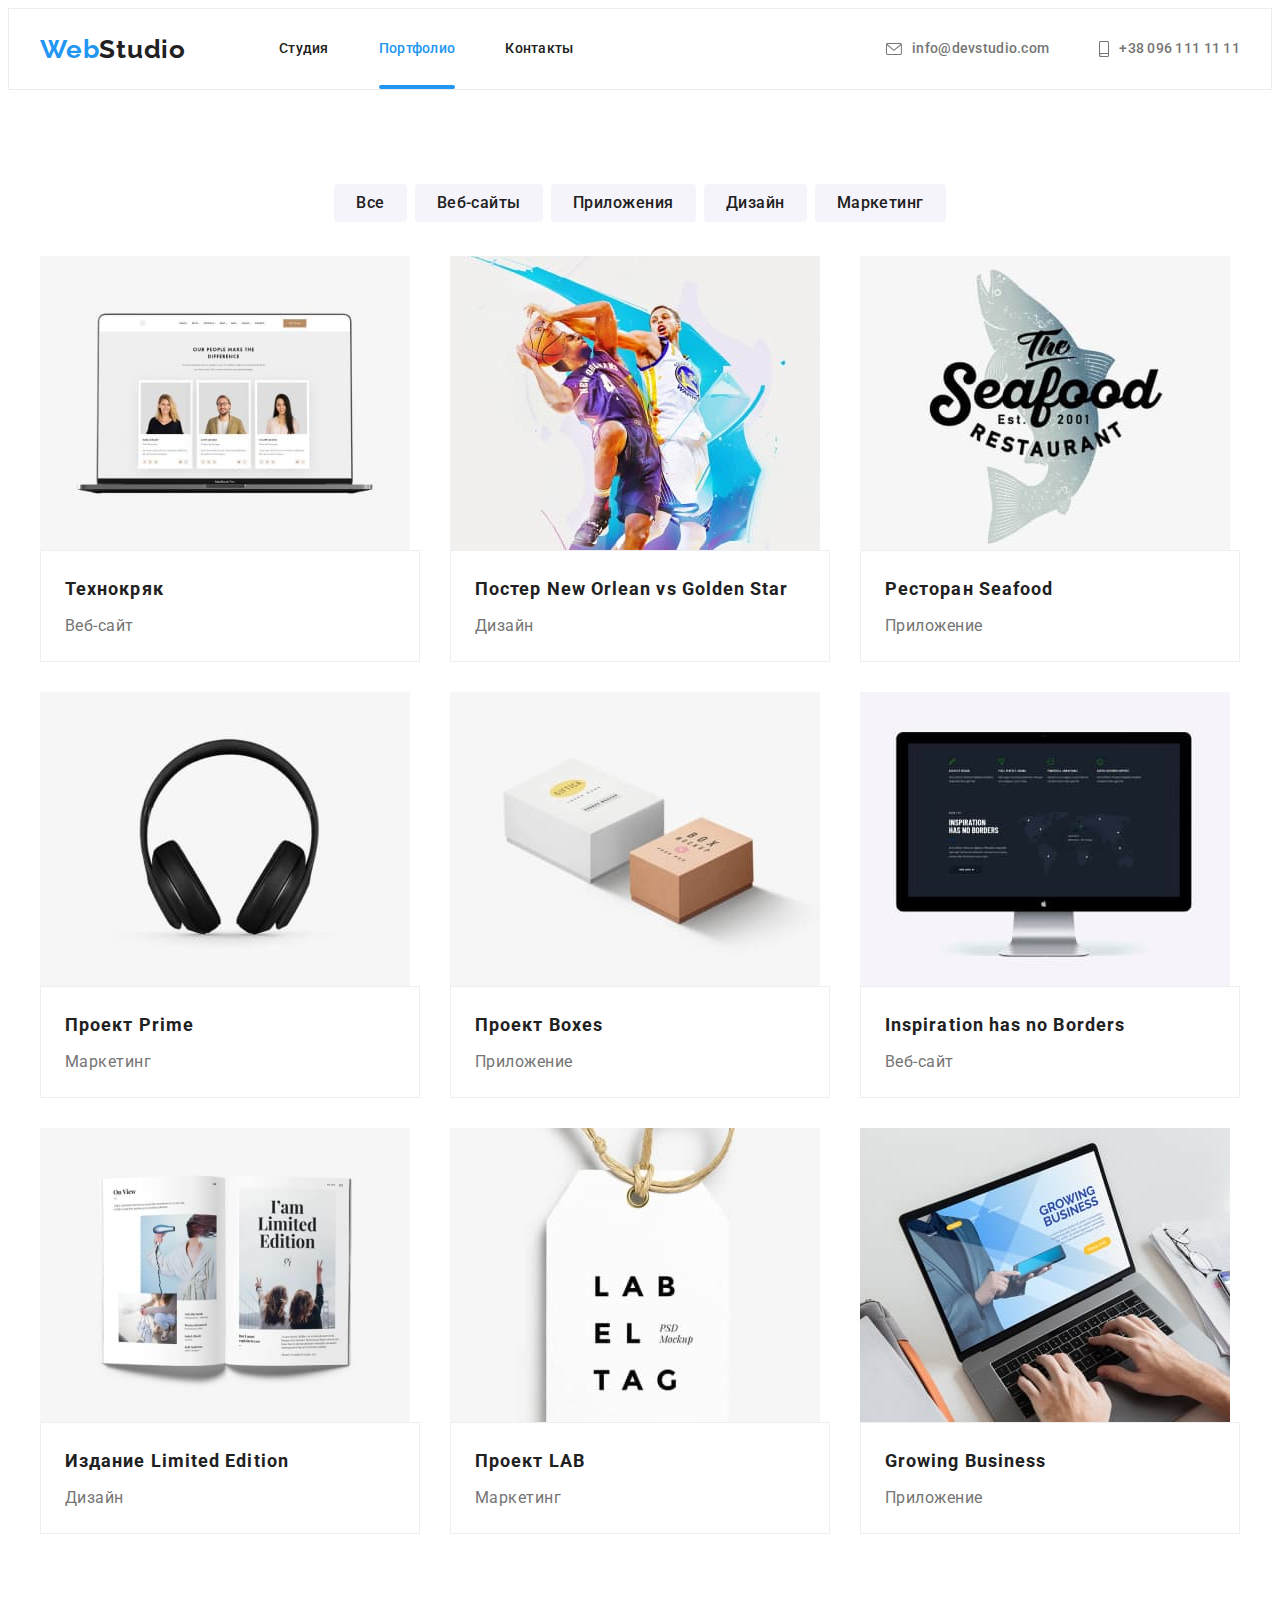
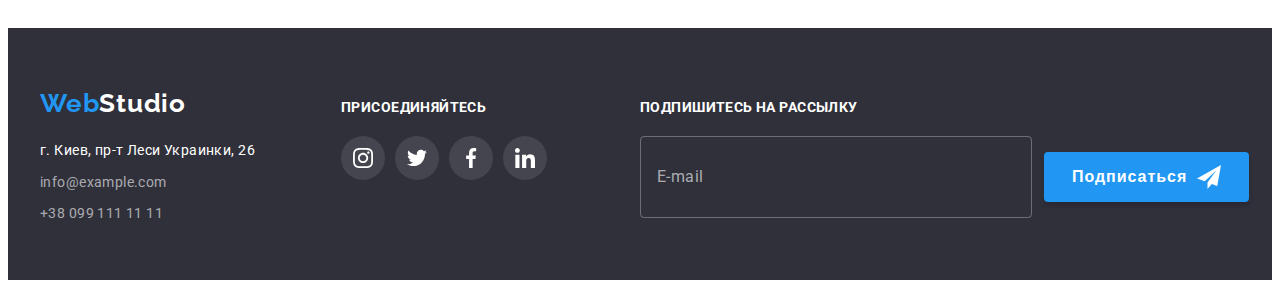
==== portfolio.html @ abd1dc95 "Переносит структуру из шестого домашнего задания" ====
<!DOCTYPE html>
<html lang="ru">
<head>
    <meta charset="UTF-8">
    <meta http-equiv="X-UA-Compatible" content="IE=edge">
    <meta name="viewport" content="width=device-width, initial-scale=1.0">
    <title>Портфолио</title>
    <link rel="preconnect" href="https://fonts.gstatic.com">
    <link href="https://fonts.googleapis.com/css2?family=Raleway:wght@700&family=Roboto:wght@400;500;700;900&display=swap"
        rel="stylesheet">
    <link rel="stylesheet" href="https://cdnjs.cloudflare.com/ajax/libs/modern-normalize/1.0.0/modern-normalize.css"
        integrity="sha512-Zx6MlUMKSVJoQ+83OwhdILe8cSEsCzfqThJd7J/VA2UrK6Ctj85p+xzqfyuNXE5B1k25uUdmJ2OzItbBy9GHAQ=="
        crossorigin="anonymous" />
    <link rel="stylesheet" href="./css/styles.css">
</head>
<body>
    <!--Header-->
    <header class="header">
        <div class="container">
        <nav class="header-nav">
            <a class="logo link" href="./index.html" lang="en">Web<span class="header-logo">Studio</span></a>
            <ul class="nav-list list">
                <li class="nav-item">
                    <a class="nav-link link" href="./index.html">Студия</a>
                </li>
                <li class="nav-item">
                    <a class="nav-link current link" href="">Портфолио</a>
                </li>
                <li class="nav-item">
                    <a class="nav-link link" href="">Контакты</a>
                </li>
            </ul>
        </nav>
        <ul class="contacts-list list">
            <li class="contacts-item">
                <a class="header-mail-link link" href="mailto:info@devstudio.com">
                    <svg class="icon-mail" width="16" height="12">
                        <use href="./images/icons.svg#icon-envelope"></use>
                    </svg>
                    info@devstudio.com
                </a>
            </li>
            <li class="contacts-item">
                <a class="header-tel-link link" href="tel:+380961111111">
                    <svg class="icon-tel" width="10" height="16">
                        <use href="./images/icons.svg#icon-smartphone"></use>
                    </svg>
                    +38 096 111 11 11
                </a>
            </li>
        </ul>
        </div>
    </header>
    <main>
        <!--Hero-section-->
        <section class="hero-section section">
            <div class="container">
            <h1 class="visually-hidden">Портфолио</h1>
            <ul class="buttons-list list">
                <li class="buttons-list-item">
                    <button class="modal-button" type="button">Все</button>
                </li>
                <li class="buttons-list-item">
                    <button class="modal-button" type="button">Веб-сайты</button>
                </li>
                <li class="buttons-list-item">
                    <button class="modal-button" type="button">Приложения</button>
                </li>
                <li class="buttons-list-item">
                    <button class="modal-button" type="button">Дизайн</button>
                </li>
                <li class="buttons-list-item">
                    <button class="modal-button" type="button">Маркетинг</button>
                </li>
            </ul>
            <h2 class="visually-hidden">Наши работы</h2>
            <ul class="portfolio-list list">
                <li class="portfolio-item">
                    <a class="portfolio-item-link link" href="">
                        <div class="portfolio-img-wrapper">
                        <img class="portfolio-item-img" src="./images/portfolio/portfolio-1.jpg" alt="Сайт компании" width="370" height="294">
                        <p class="portfolio-img-overlay">Технокряк это современная площадка распространения коронавируса. Компании используют эту платформу для цифрового
                        шпионажа и атак на защищённые сервера конкурентов.</p>
                        </div>
                        <div class="portfolio-item-content-wrapper"> 
                        <h3 class="portfolio-item-title">Технокряк</h3>
                        <p class="portfolio-item-text">Веб-сайт</p>
                        </div>
                    </a>
                </li>
                <li class="portfolio-item">
                    <a class="portfolio-item-link link" href="">
                        <div class="portfolio-img-wrapper">
                        <img class="portfolio-item-img" src="./images/portfolio/portfolio-2.jpg" alt="Баскетбольный матч" width="370" height="294">
                        <p class="portfolio-img-overlay">Технокряк это современная площадка распространения коронавируса. Компании используют эту платформу для цифрового
                        шпионажа и атак на защищённые сервера конкурентов.</p>
                        </div>
                        <div class="portfolio-item-content-wrapper">
                        <h3 class="portfolio-item-title">Постер <span lang="en">New Orlean vs Golden Star</span></h3>
                        <p class="portfolio-item-text">Дизайн</p>
                        </div>
                    </a>
                </li>
                <li class="portfolio-item">
                    <a class="portfolio-item-link link" href="">
                        <div class="portfolio-img-wrapper">
                        <img class="portfolio-item-img" src="./images/portfolio/portfolio-3.jpg" alt="Логотип ресторана" width="370" height="294">
                        <p class="portfolio-img-overlay">Технокряк это современная площадка распространения коронавируса. Компании используют эту платформу для цифрового
                        шпионажа и атак на защищённые сервера конкурентов.</p>
                        </div>
                        <div class="portfolio-item-content-wrapper">
                        <h3 class="portfolio-item-title">Ресторан <span lang="en">Seafood</span></h3>
                        <p class="portfolio-item-text">Приложение</p>
                        </div>
                    </a>
                </li>
                <li class="portfolio-item">
                    <a class="portfolio-item-link link" href="">
                        <div class="portfolio-img-wrapper">
                        <img class="portfolio-item-img" src="./images/portfolio/portfolio-4.jpg" alt="Черные наушники" width="370" height="294">
                        <p class="portfolio-img-overlay">Технокряк это современная площадка распространения коронавируса. Компании используют эту платформу для цифрового
                        шпионажа и атак на защищённые сервера конкурентов.</p>
                        </div>
                        <div class="portfolio-item-content-wrapper">
                        <h3 class="portfolio-item-title">Проект <span lang="en">Prime</span></h3>
                        <p class="portfolio-item-text">Маркетинг</p>
                        </div>
                    </a>
                </li>
                <li class="portfolio-item">
                    <a class="portfolio-item-link link" href="">
                        <div class="portfolio-img-wrapper">
                        <img class="portfolio-item-img" src="./images/portfolio/portfolio-5.jpg" alt="Композиция из коробок" width="370" height="294">
                        <p class="portfolio-img-overlay">Технокряк это современная площадка распространения коронавируса. Компании используют эту платформу для цифрового
                        шпионажа и атак на защищённые сервера конкурентов.</p>
                        </div>
                        <div class="portfolio-item-content-wrapper">
                        <h3 class="portfolio-item-title">Проект <span lang="en">Boxes</span></h3>
                        <p class="portfolio-item-text">Приложение</p>
                        </div>
                    </a>
                </li>
                <li class="portfolio-item">
                    <a class="portfolio-item-link link" href="">
                        <div class="portfolio-img-wrapper">
                        <img class="portfolio-item-img" src="./images/portfolio/portfolio-6.jpg" alt="Сайт компании" width="370" height="294">
                        <p class="portfolio-img-overlay">Технокряк это современная площадка распространения коронавируса. Компании используют эту платформу для цифрового
                        шпионажа и атак на защищённые сервера конкурентов.</p>
                        </div>
                        <div class="portfolio-item-content-wrapper">
                        <h3 class="portfolio-item-title" lang="en">Inspiration has no Borders</h3>
                        <p class="portfolio-item-text">Веб-сайт</p>
                        </div>
                    </a>
                </li>
                <li class="portfolio-item">
                    <a class="portfolio-item-link link" href="">
                        <div class="portfolio-img-wrapper">
                        <img class="portfolio-item-img" src="./images/portfolio/portfolio-7.jpg" alt="Разворот журнала" width="370" height="294">
                        <p class="portfolio-img-overlay">Технокряк это современная площадка распространения коронавируса. Компании используют эту платформу для цифрового
                        шпионажа и атак на защищённые сервера конкурентов.</p>
                        </div>
                        <div class="portfolio-item-content-wrapper">
                        <h3 class="portfolio-item-title">Издание <span lang="en">Limited Edition</span></h3>
                        <p class="portfolio-item-text">Дизайн</p>
                        </div>
                    </a>
                </li>
                <li class="portfolio-item">
                    <a class="portfolio-item-link link" href="">
                        <div class="portfolio-img-wrapper">
                        <img class="portfolio-item-img" src="./images/portfolio/portfolio-8.jpg" alt="Логотип на брелоке" width="370" height="294">
                        <p class="portfolio-img-overlay">Технокряк это современная площадка распространения коронавируса. Компании используют эту платформу для цифрового
                        шпионажа и атак на защищённые сервера конкурентов.</p>
                        </div>
                        <div class="portfolio-item-content-wrapper">
                        <h3 class="portfolio-item-title">Проект <span lang="en">LAB</span></h3>
                        <p class="portfolio-item-text">Маркетинг</p>
                        </div>
                    </a>
                </li>
                <li class="portfolio-item">
                    <a class="portfolio-item-link link" href="">
                        <div class="portfolio-img-wrapper">
                        <img class="portfolio-item-img" src="./images/portfolio/portfolio-9.jpg" alt="Сайт компании" width="370" height="294">
                        <p class="portfolio-img-overlay">Технокряк это современная площадка распространения коронавируса. Компании используют эту платформу для цифрового
                        шпионажа и атак на защищённые сервера конкурентов.</p>
                        </div>
                        <div class="portfolio-item-content-wrapper">
                        <h3 class="portfolio-item-title" lang="en">Growing Business</h3>
                        <p class="portfolio-item-text">Приложение</p>
                        </div>
                    </a>
                </li>
            </ul>
        </div>
        </section>
    </main>
    <!--Footer-->
    <footer class="footer">
    <div class="container">
        <div class="left-part-wrapper">
            <a class="logo footer link" href="./index.html" lang="en">Web<span class="footer-logo">Studio</span></a>
            <address class="address">
                <ul class="adress-list list">
                    <li class="address-list-item">
                        <a class="address-link link" href="https://goo.gl/maps/d4UNZwpNDJUdA4jH6" target="_blank"
                            rel="noopener noreferrer">г. Киев, пр-т Леси Украинки, 26</a>
                    </li>
                    <li class="address-list-item">
                        <a class="footer-mail-link link" href="mailto:info@example.com">info@example.com</a>
                    </li>
                    <li class="address-list-item">
                        <a class="footer-tel-link link" href="tel:+380991111111">+38 099 111 11 11</a>
                    </li>
                </ul>
            </address>
        </div>
        <div class="middle-part-wrapper">   
            <b class="join-us">присоединяйтесь</b>
            <ul class="social-links-list list">
                <li class="footer-social-links-item">
                    <a class="social-link" href="">
                        <svg class="social-link-icon" width="20" height="20">
                            <use href="./images/icons.svg#icon-instagram-2"></use>
                        </svg>
                    </a>
                </li>
                <li class="footer-social-links-item">
                    <a class="social-link" href="">
                        <svg class="social-link-icon" width="20" height="20">
                            <use href="./images/icons.svg#icon-twitter-1"></use>
                        </svg>
                    </a>
                </li>
                <li class="footer-social-links-item">
                    <a class="social-link" href="">
                        <svg class="social-link-icon" width="20" height="20">
                            <use href="./images/icons.svg#icon-facebook-1"></use>
                        </svg>
                    </a>
                </li>
                <li class="footer-social-links-item">
                    <a class="social-link" href="">
                        <svg class="social-link-icon" width="20" height="20">
                            <use href="./images/icons.svg#icon-linkedin-1"></use>
                        </svg>
                    </a>
                </li>
            </ul>
        </div>
        <div class="right-part-wrapper">
            <b class="subscribe">подпишитесь на рассылку</b>
            <form class="form" autocomplete="off">
                <input type="email" name="email" class="form-input" placeholder="E-mail" required>
                <button type="submit" class="subscribe-btn">
                    <span class="subscribe-btn-text">Подписаться</span>
                    <svg class="subscribe-icon" width="24" height="24">
                        <use href="./images/icons.svg#icon-send"></use>
                    </svg>
                </button>
            </form>
        </div>
    </div>
</footer>
</body>
</html>
---- css/styles.css ----
:root {
  --primary-font: 'Roboto', sans-serif;
  --secondary-font: 'Raleway', sans-serif;
  --primary-font-color: #212121;
  --secondary-font-color: #757575;
  --extra-font-color: #ffffff;
  --primary-bgc: #ffffff;
  --hero-bgc: #2f303a;
  --footer-bgc: #2f303a;
  --extra-bgc: #f5f4fa;
  --accent-color: #2196f3;
}

h1,
h2,
h3,
h4,
h5,
h6,
p {
  margin: 0;
}
ul {
  margin: 0;
  padding: 0;
}
img {
  display: block;
}
.list {
  list-style: none;
}
.link {
  text-decoration: none;
}
.address {
  font-style: normal;
}
.visually-hidden {
  position: absolute !important;
  clip: rect(1px 1px 1px 1px); /* IE6, IE7 */
  clip: rect(1px, 1px, 1px, 1px);
  padding: 0 !important;
  border: 0 !important;
  height: 1px !important;
  width: 1px !important;
  overflow: hidden;
}
body {
  background-color: var(--primary-bgc);
  font-family: var(--primary-font);
  color: var(--primary-font-color);
}
.container {
  width: 1200px;
  padding-left: 15px;
  padding-right: 15px;
  margin: 0 auto;
}
.section {
  padding-top: 94px;
  padding-bottom: 94px;
}

/* header-styles */

.header .container {
  display: flex;
  align-items: center;
}
.header {
  display: flex;
  align-items: center;

  background-color: var(--primary-bgc);
  border: 1px solid #ececec;
}
.header-nav {
  display: flex;
  align-items: center;
}
.logo {
  margin-right: 93px;

  font-family: var(--secondary-font);
  font-weight: 700;
  font-size: 26px;
  line-height: 1.19;
  letter-spacing: 0.03em;
  color: var(--accent-color);
}
.animate__pulse {
  animation-duration: 1000ms;
  animation-iteration-count: 2;
}
.header-logo {
  color: var(--primary-font-color);
}
.nav-list {
  display: flex;
}
.nav-item:not(:last-child) {
  margin-right: 50px;
}
.nav-link {
  display: block;
  padding-top: 32px;
  padding-bottom: 32px;
  font-weight: 500;
  font-size: 14px;
  line-height: 1.14;
  letter-spacing: 0.02em;
  color: var(--primary-font-color);

  transition: color 250ms cubic-bezier(0.4, 0, 0.2, 1);
}
.nav-link:hover,
.nav-link:focus {
  color: var(--accent-color);
}
.nav-link.current {
  position: relative;
  color: var(--accent-color);
}
.nav-link.current::after {
  position: absolute;
  left: 0;
  bottom: 0;
  content: '';
  display: block;
  width: 100%;
  height: 4px;
  border-radius: 2px;
  background-color: var(--accent-color);
}
.contacts-list {
  display: flex;
  margin-left: auto;
}
.contacts-item .link {
  display: flex;
  align-items: center;
}
.contacts-item + .contacts-item {
  margin-left: 50px;
}
.icon-mail {
  fill: currentColor;
  margin-right: 10px;
}
.icon-tel {
  fill: currentColor;
  margin-right: 10px;
}
.header-mail-link {
  padding-top: 32px;
  padding-bottom: 32px;
  font-weight: 500;
  font-size: 14px;
  line-height: 1.14;
  letter-spacing: 0.02em;
  color: var(--secondary-font-color);

  transition: color 250ms cubic-bezier(0.4, 0, 0.2, 1);
}
.header-mail-link:hover,
.header-mail-link:focus {
  color: var(--accent-color);
}

.header-tel-link {
  padding-top: 32px;
  padding-bottom: 32px;
  font-weight: 500;
  font-size: 14px;
  line-height: 1.14;
  letter-spacing: 0.02em;
  color: var(--secondary-font-color);

  transition: color 250ms cubic-bezier(0.4, 0, 0.2, 1);
}
.header-tel-link:hover,
.header-tel-link:focus {
  color: var(--accent-color);
}

/* studio-sections-styles */

.hero {
  text-align: center;
  max-width: 1600px;
  background-image: linear-gradient(
      rgba(47, 48, 58, 0.4),
      rgba(47, 48, 58, 0.4)
    ),
    url(../images/hero-bg-mg.jpg);
  background-size: cover;
  background-repeat: no-repeat;
  background-color: var(--hero-bgc);
}
.hero .container {
  padding: 200px 252px;
}
.hero-title {
  margin-bottom: 30px;
  font-weight: 900;
  font-size: 44px;
  line-height: 1.36;
  letter-spacing: 0.06em;
  text-transform: uppercase;
  color: var(--extra-font-color);
}
.hero-modal-btn {
  min-width: 200px;
  padding: 10px 32px;
  border: none;
  border-radius: 4px;

  font-family: inherit;
  font-weight: 700;
  font-size: 16px;
  line-height: 1.87;
  letter-spacing: 0.06em;
  color: var(--extra-font-color);
  background-color: var(--accent-color);
  cursor: pointer;

  transition: background-color 250ms cubic-bezier(0.4, 0, 0.2, 1);
}
.hero-modal-btn:hover,
.hero-modal-btn:focus {
  background-color: #188ce8;
}
.about-us.section {
  padding-bottom: 47px;
}
.about-wrapper {
  display: flex;
  justify-content: center;
  align-items: center;
  width: 270px;
  height: 120px;
  margin-bottom: 30px;

  background-color: #f5f4fa;
  border-radius: 4px;
}
.about-us-list {
  display: flex;
  flex-wrap: wrap;
}
.about-item {
  flex-basis: calc(100% / 4 - 30px);
}
.about-item + .about-item {
  margin-left: 30px;
}
.about-title {
  margin-bottom: 10px;

  font-size: 14px;
  line-height: 1.14;
  letter-spacing: 0.03em;
  text-transform: uppercase;
  color: var(--primary-font-color);
}
.about-text {
  font-size: 14px;
  line-height: 1.71;
  letter-spacing: 0.03em;
  color: var(--secondary-font-color);
}
.our-occupation.section {
  padding-top: 47px;
}
.occupation-list {
  display: flex;
}
.occupation-item {
  position: relative;
}
.occupation-img-overlay {
  position: absolute;
  left: 0;
  bottom: 0;
  padding-top: 27px;
  padding-bottom: 27px;
  width: 100%;
  background-color: rgba(47, 48, 58, 0.8);

  font-weight: 700;
  font-size: 14px;
  line-height: 1.14;
  text-align: center;
  letter-spacing: 0.03em;
  text-transform: uppercase;
  color: var(--extra-font-color);
}
.occupation-item:not(:last-child) {
  margin-right: 30px;
}
.occupation-title {
  margin-bottom: 50px;
  font-size: 36px;
  line-height: 1.17;
  text-align: center;
  letter-spacing: 0.03em;
  color: var(--primary-font-color);
}
.our-team {
  background-color: var(--extra-bgc);
}
.team-title {
  margin-bottom: 50px;
  font-size: 36px;
  line-height: 1.17;
  text-align: center;
  letter-spacing: 0.03em;
  color: var(--primary-font-color);
}
.team-list {
  display: flex;
  margin-top: -30px;
  margin-left: -30px;
}
.team-item {
  flex-basis: calc(100% / 4 - 30px);
  margin-top: 30px;
  margin-left: 30px;
  background-color: var(--primary-bgc);
}
.team-item-wrapper {
  padding: 30px 32px;
  box-shadow: 0px 1px 3px rgba(0, 0, 0, 0.12), 0px 1px 1px rgba(0, 0, 0, 0.14),
    0px 2px 1px rgba(0, 0, 0, 0.2);
  border-radius: 0px 0px 4px 4px;
}
.team-item-title {
  margin-bottom: 10px;
  font-weight: 500;
  font-size: 16px;
  line-height: 1.19;
  text-align: center;
  letter-spacing: 0.03em;
  color: var(--primary-font-color);
}
.team-item-text {
  margin-bottom: 16px;
  font-size: 16px;
  line-height: 1.19;
  text-align: center;
  letter-spacing: 0.03em;
  color: var(--secondary-font-color);
}
.social-links-list {
  display: flex;
  justify-content: space-between;
  align-items: center;
}
.social-link {
  display: flex;
  justify-content: center;
  align-items: center;
  width: 44px;
  height: 44px;
  border-radius: 50%;
  background-color: var(--primary-bgc);

  transition: background-color 250ms cubic-bezier(0.4, 0, 0.2, 1);
}
.social-link-icon {
  fill: #afb1b8;

  transition: fill 250ms cubic-bezier(0.4, 0, 0.2, 1);
}
.social-link:hover,
.social-link:focus {
  background-color: var(--accent-color);
}
.social-link:hover .social-link-icon,
.social-link:focus .social-link-icon {
  fill: var(--primary-bgc);
}
.clients-title {
  margin-bottom: 50px;
  font-size: 36px;
  line-height: 1.17;
  text-align: center;
  letter-spacing: 0.03em;
  color: var(--primary-font-color);
}
.clients-list {
  display: flex;
  align-items: center;
  justify-content: space-between;
}
.clients-list-link {
  display: flex;
  justify-content: center;
  align-items: center;
  width: 170px;
  height: 90px;
  border: 1px solid #afb1b8;
  border-radius: 4px;

  transition: border 250ms cubic-bezier(0.4, 0, 0.2, 1);
}
.clients-list-icon {
  fill: #afb1b8;
  transition: fill 250ms cubic-bezier(0.4, 0, 0.2, 1);
}
.clients-list-link:hover,
.clients-list-link:focus {
  border: 1px solid #2196f3;
}
.clients-list-link:hover .clients-list-icon,
.clients-list-link:focus .clients-list-icon {
  fill: var(--accent-color);
}
/* portfolio-sections-styles */

.buttons-list {
  display: flex;
  justify-content: center;
  margin-bottom: 34px;
}
.buttons-list-item + .buttons-list-item {
  margin-left: 8px;
}
.modal-button {
  padding: 6px 22px;
  border: none;
  border-radius: 4px;

  font-family: inherit;
  font-weight: 500;
  font-size: 16px;
  line-height: 1.62;
  text-align: center;
  letter-spacing: 0.03em;
  color: var(--primary-font-color);
  background-color: #f5f4fa;
  cursor: pointer;

  transition: color 250ms cubic-bezier(0.4, 0, 0.2, 1),
    background-color 250ms cubic-bezier(0.4, 0, 0.2, 1),
    box-shadow 250ms cubic-bezier(0.4, 0, 0.2, 1);
}
.modal-button:hover,
.modal-button:focus {
  color: var(--extra-font-color);
  background-color: var(--accent-color);
  box-shadow: 0px 3px 1px rgba(0, 0, 0, 0.1), 0px 1px 2px rgba(0, 0, 0, 0.08),
    0px 2px 2px rgba(0, 0, 0, 0.12);
}
.portfolio-list {
  display: flex;
  flex-wrap: wrap;
  margin-top: -30px;
  margin-left: -30px;
}
.portfolio-item {
  flex-basis: calc(100% / 3 - 30px);
  margin-top: 30px;
  margin-left: 30px;
}
.portfolio-item-link {
  display: block;
  transition: box-shadow 250ms cubic-bezier(0.4, 0, 0.2, 1);
}
.portfolio-item-link:hover {
  box-shadow: 0px 1px 1px rgba(0, 0, 0, 0.12), 0px 4px 4px rgba(0, 0, 0, 0.06),
    1px 4px 6px rgba(0, 0, 0, 0.16);
}
.portfolio-img-wrapper {
  position: relative;
  overflow: hidden;
}
.portfolio-img-overlay {
  position: absolute;
  top: 0;
  left: 0;
  height: 100%;
  padding: 63px 24px;
  background-color: rgba(33, 150, 243, 0.9);
  /* overflow: scroll; */
  transform: translateY(100%);

  font-size: 18px;
  line-height: 1.56;
  letter-spacing: 0.03em;
  color: var(--extra-font-color);

  transition: transform 250ms cubic-bezier(0.4, 0, 0.2, 1);
}
.portfolio-item-link:hover .portfolio-img-overlay,
.portfolio-item-link:focus .portfolio-img-overlay {
  transform: translateY(0%);
}
.portfolio-item-content-wrapper {
  padding-top: 20px;
  padding-left: 24px;
  padding-bottom: 20px;
  border: 1px solid #eeeeee;
}
.portfolio-item-title {
  margin-bottom: 4px;
  font-style: normal;
  font-size: 18px;
  line-height: 2;
  letter-spacing: 0.06em;
  color: var(--primary-font-color);
}
.portfolio-item-text {
  font-size: 16px;
  line-height: 1.87;
  letter-spacing: 0.03em;
  color: var(--secondary-font-color);
}

/* footer-styles */

.footer {
  background-color: var(--footer-bgc);
}
.footer .container {
  display: flex;
  align-items: baseline;
}
.left-part-wrapper {
  height: 132px;
  min-width: 231px;
  margin-top: 60px;
  margin-bottom: 60px;
}
.middle-part-wrapper {
  height: 80px;
  min-width: 206px;
  margin-left: 70px;
}
.join-us {
  display: block;
  margin-bottom: 20px;

  font-size: 14px;
  line-height: 1.14;
  letter-spacing: 0.03em;
  text-transform: uppercase;
  color: var(--extra-font-color);
}
.footer-social-links-item .social-link {
  background-color: rgba(255, 255, 255, 0.1);

  transition: background-color 250ms cubic-bezier(0.4, 0, 0.2, 1);
}
.footer-social-links-item .social-link:hover,
.footer-social-links-item .social-link:focus {
  background-color: var(--accent-color);
}
.footer-social-links-item .social-link-icon {
  fill: var(--primary-bgc);
}
.footer-logo {
  color: var(--extra-font-color);
}
.logo.footer {
  display: block;
  margin-right: 0px;
  margin-bottom: 20px;
}
.address-list-item + .address-list-item {
  margin-top: 8px;
}
.address-link {
  display: inline-block;
  font-size: 14px;
  line-height: 1.71;
  letter-spacing: 0.03em;
  color: var(--extra-font-color);
}
.footer-mail-link {
  display: inline-block;
  font-size: 14px;
  line-height: 1.71;
  letter-spacing: 0.03em;
  color: rgba(255, 255, 255, 0.6);

  transition: color 250ms cubic-bezier(0.4, 0, 0.2, 1);
}
.footer-mail-link:hover,
.footer-mail-link:focus {
  color: var(--accent-color);
}
.footer-tel-link {
  display: block;
  font-size: 14px;
  line-height: 1.71;
  letter-spacing: 0.03em;
  color: rgba(255, 255, 255, 0.6);

  transition: color 250ms cubic-bezier(0.4, 0, 0.2, 1);
}
.footer-tel-link:hover,
.footer-tel-link:focus {
  color: var(--accent-color);
}
.right-part-wrapper {
  margin-left: 93px;
}
.form {
  display: flex;
  align-items: center;
}
.subscribe {
  display: block;
  margin-bottom: 20px;

  font-size: 14px;
  line-height: 1.14;
  letter-spacing: 0.03em;
  text-transform: uppercase;
  color: var(--extra-font-color);
}
.form-input {
  margin-right: 12px;

  width: 358px;
  height: 50px;
  padding: 15px 16px;

  border: 1px solid rgba(255, 255, 255, 0.3);
  border-radius: 4px;
  background-color: transparent;

  font-family: inherit;
  font-size: 16px;
  line-height: 1.25;
  letter-spacing: 0.03em;
}
.form-input::placeholder {
  color: rgba(255, 255, 255, 0.6);
}
.form-input:not(:placeholder-shown),
.form-input:focus {
  outline: none;
  border-color: var(--accent-color);
  color: var(--extra-font-color);
}
.subscribe-btn {
  display: flex;
  align-items: center;
  min-width: 200px;
  padding: 10px 28px;

  background-color: var(--accent-color);
  box-shadow: 0px 4px 4px rgba(0, 0, 0, 0.15);
  border: none;
  border-radius: 4px;
  cursor: pointer;
}
.subscribe-btn-text {
  font-family: inherit;
  font-weight: 700;
  font-size: 16px;
  line-height: 1.87;
  text-align: center;
  letter-spacing: 0.06em;
  color: var(--extra-font-color);
}
.subscribe-icon {
  margin-left: 10px;
  fill: #ffffff;
}
.backdrop {
  position: fixed;
  left: 0;
  top: 0;
  width: 100vw;
  height: 100vh;
  background-color: rgba(0, 0, 0, 0.2);

  transition: transform 250ms cubic-bezier(0.4, 0, 0.2, 1),
    opacity 250ms cubic-bezier(0.4, 0, 0.2, 1),
    visibility 250ms cubic-bezier(0.4, 0, 0.2, 1),
    pointer-events 250ms cubic-bezier(0.4, 0, 0.2, 1);
}
.modal {
  position: absolute;
  top: 50%;
  left: 50%;
  transform: translate(-50%, -50%);
  width: 528px;
  height: 581px;
  padding: 40px;
  background-color: #ffffff;
  border-radius: 4px;
}
.modal-close-btn {
  position: absolute;
  top: 8px;
  right: 8px;
  width: 30px;
  height: 30px;
  padding: 6px 6px 5px 5px;
  background-color: transparent;
  border: 1px solid rgba(0, 0, 0, 0.1);
  border-radius: 50%;
  cursor: pointer;
}
.is-hidden {
  transform: scale(2);
  opacity: 0;
  visibility: hidden;
  pointer-events: none;
}
.modal-call {
  display: block;
  margin-bottom: 12px;

  font-size: 20px;
  line-height: 1.15;
  text-align: center;
  letter-spacing: 0.03em;
  color: var(--primary-font-color);
}
.modal-form {
  display: flex;
  flex-direction: column;
}
.modal-form-field {
  margin-bottom: 10px;

  font-size: 12px;
  line-height: 1.17;
  letter-spacing: 0.01em;
  color: var(--secondary-font-color);
}
.modal-form-input-wrapper {
  position: relative;
  display: block;
  margin-top: 4px;
}
.modal-form-input {
  width: 100%;
  height: 40px;
  border: 1px solid rgba(33, 33, 33, 0.2);
  border-radius: 4px;
  padding-left: 42px;

  transition: border-color 250ms cubic-bezier(0.4, 0, 0.2, 1);
}
.modal-form-icon {
  position: absolute;
  top: 50%;
  left: 12px;
  transform: translateY(-50%);

  transition: fill 250ms cubic-bezier(0.4, 0, 0.2, 1);
}
.modal-form-input:focus {
  outline: none;
  border-color: var(--accent-color);
}
.modal-form-input:focus + .modal-form-icon {
  fill: var(--accent-color);
}
.modal-form-comment {
  width: 100%;
  height: 120px;
  padding: 12px 16px;
  margin-top: 4px;
  border: 1px solid rgba(33, 33, 33, 0.2);
  border-radius: 4px;
  resize: none;

  transition: border-color 250ms cubic-bezier(0.4, 0, 0.2, 1);
}
.modal-form-comment:focus {
  outline: none;
  border-color: var(--accent-color);
}
.modal-form-comment::placeholder {
  color: rgba(117, 117, 117, 0.5);
}
.modal-form-check-desc {
  display: flex;
  align-items: center;

  font-size: 14px;
  line-height: 1.71;
  letter-spacing: 0.03em;
  color: var(--secondary-font-color);
}
.modal-form-check-desc::before {
  display: block;
  content: '';
  width: 16px;
  height: 15px;
  margin-right: 7px;
  background-image: url(../images/checkbox.svg);
  background-color: #ffffff;
  border-radius: 2px;
  cursor: pointer;
}
.user-term-agreement:checked + .modal-form-check-desc::before {
  background: #2196f3;
  background-image: url(../images/icon-checked.svg);
  background-position: center;
  background-repeat: no-repeat;
  background-size: contain;
  border-radius: 2px;
}
.user-term-agreement:focus + .modal-form-check-desc::before {
  box-shadow: 0 0 0 2px greenyellow;
}
.term-link {
  color: var(--accent-color);
  text-decoration: underline;
}
.modal-form-btn {
  min-width: 200px;
  padding: 10px 55px;
  align-self: center;
  margin-top: 30px;

  background-color: var(--accent-color);
  box-shadow: 0px 4px 4px rgba(0, 0, 0, 0.15);
  border: none;
  border-radius: 4px;
  cursor: pointer;

  font-family: inherit;
  font-weight: 700;
  font-size: 16px;
  line-height: 1.87;
  letter-spacing: 0.06em;
  color: var(--extra-font-color);
  transition: background-color 250ms cubic-bezier(0.4, 0, 0.2, 1);
}

.modal-form-btn:hover,
.modal-form-btn:focus {
  background-color: #188ce8;
}
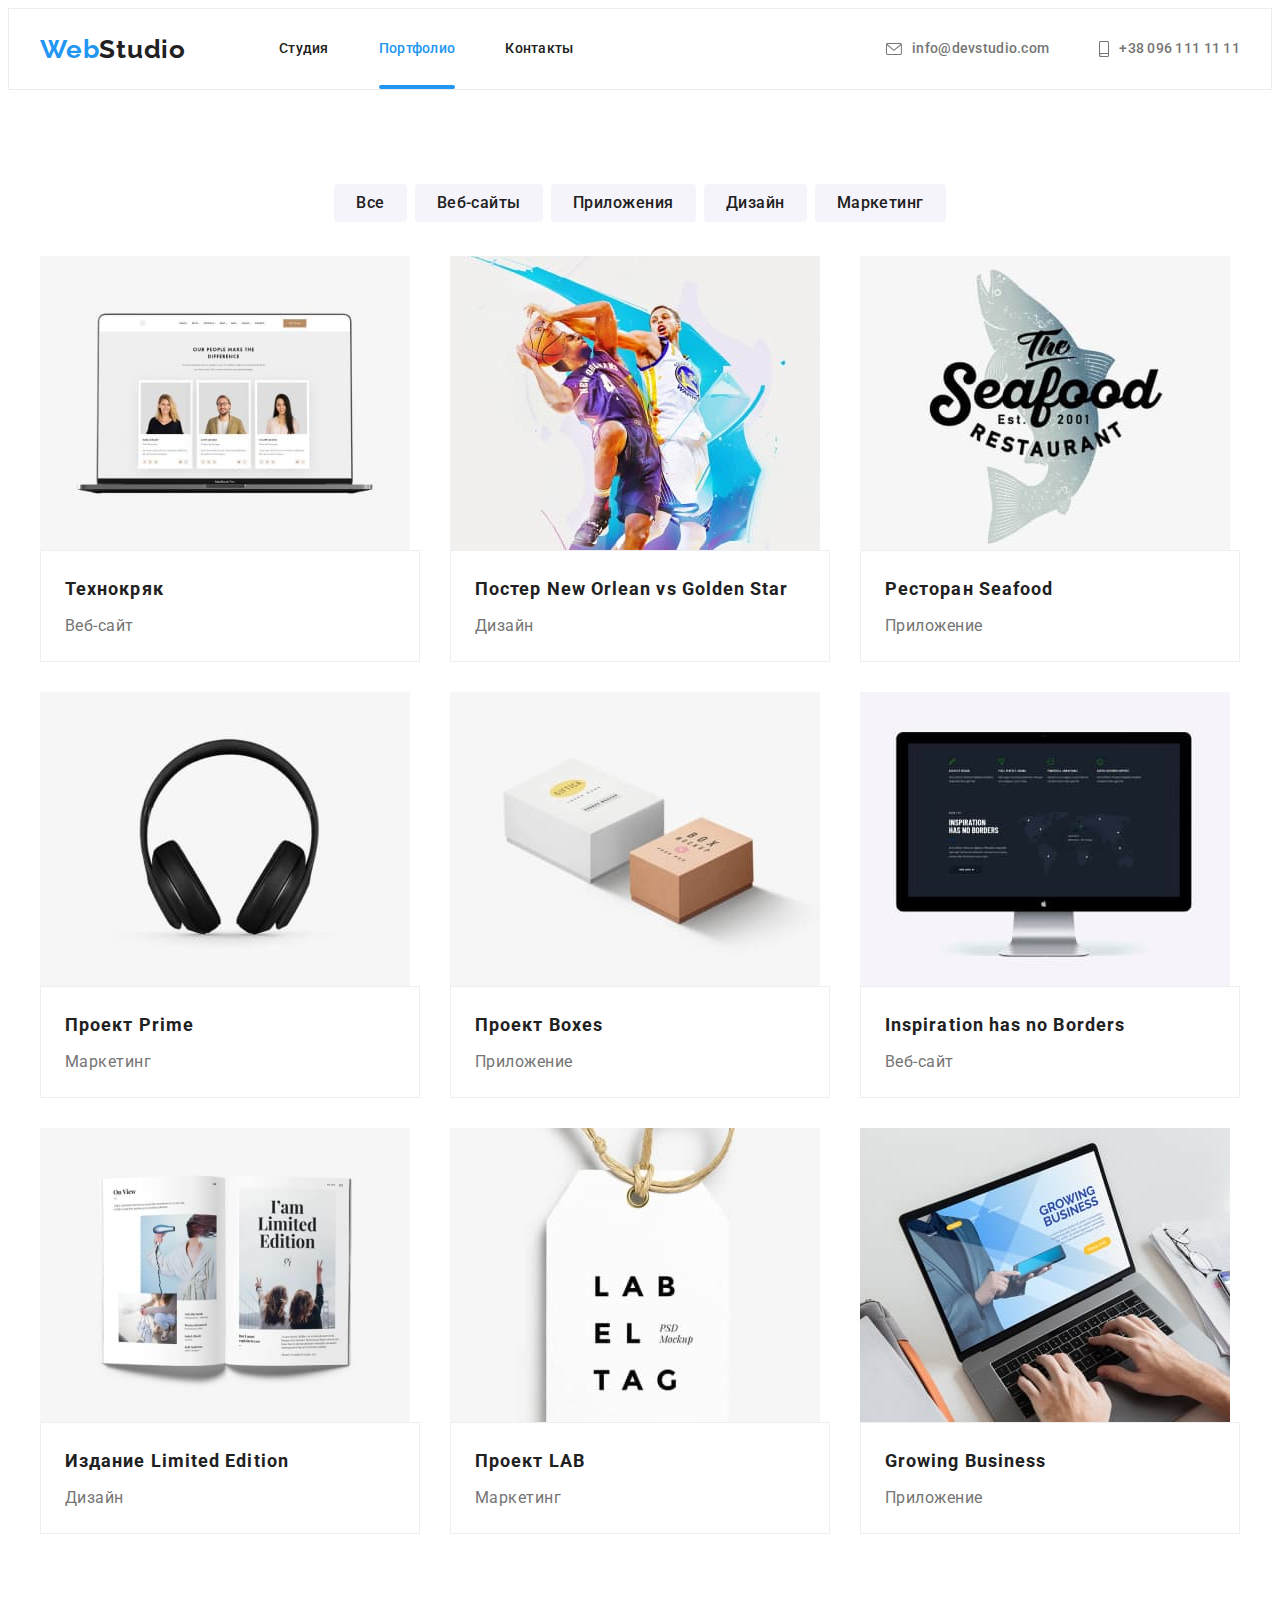
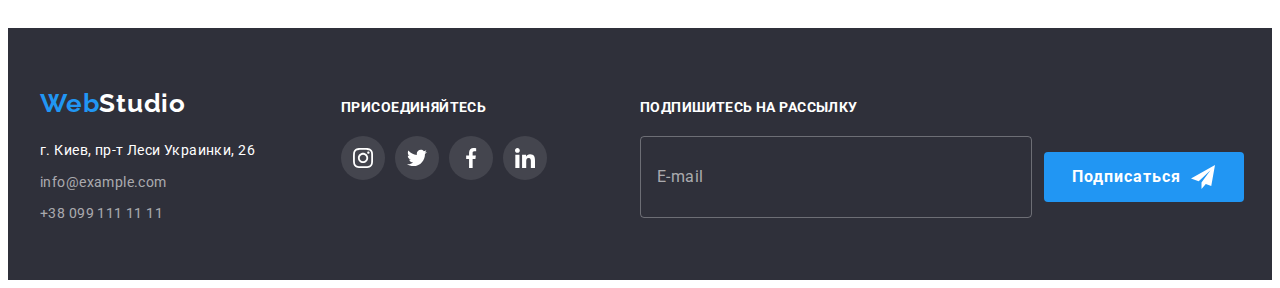
==== commit 7bda87ca: "Выполнен рефакторинг кода CSS используя SASS" ====
--- a/portfolio.html
+++ b/portfolio.html
@@ -11,38 +11,38 @@
     <link rel="stylesheet" href="https://cdnjs.cloudflare.com/ajax/libs/modern-normalize/1.0.0/modern-normalize.css"
         integrity="sha512-Zx6MlUMKSVJoQ+83OwhdILe8cSEsCzfqThJd7J/VA2UrK6Ctj85p+xzqfyuNXE5B1k25uUdmJ2OzItbBy9GHAQ=="
         crossorigin="anonymous" />
-    <link rel="stylesheet" href="./css/styles.css">
+    <link rel="stylesheet" href="./css/main.min.css">
 </head>
 <body>
     <!--Header-->
     <header class="header">
-        <div class="container">
-        <nav class="header-nav">
-            <a class="logo link" href="./index.html" lang="en">Web<span class="header-logo">Studio</span></a>
+        <div class="container header__container">
+        <nav class="navigation">
+            <a class="logo navigation__logo link" href="./index.html" lang="en">Web<span class="logo__part logo__part_light">Studio</span></a>
             <ul class="nav-list list">
-                <li class="nav-item">
-                    <a class="nav-link link" href="./index.html">Студия</a>
-                </li>
-                <li class="nav-item">
-                    <a class="nav-link current link" href="">Портфолио</a>
-                </li>
-                <li class="nav-item">
-                    <a class="nav-link link" href="">Контакты</a>
+                <li class="nav-list__item">
+                    <a class="nav-list__link link" href="./index.html">Студия</a>
+                </li>
+                <li class="nav-list__item">
+                    <a class="nav-list__link nav-list__link_current link" href="">Портфолио</a>
+                </li>
+                <li class="nav-list__item">
+                    <a class="nav-list__link link" href="">Контакты</a>
                 </li>
             </ul>
         </nav>
         <ul class="contacts-list list">
-            <li class="contacts-item">
-                <a class="header-mail-link link" href="mailto:info@devstudio.com">
-                    <svg class="icon-mail" width="16" height="12">
+            <li class="contacts-list__item">
+                <a class="contacts-list__link link" href="mailto:info@devstudio.com">
+                    <svg class="contacts-list__icon-mail" width="16" height="12">
                         <use href="./images/icons.svg#icon-envelope"></use>
                     </svg>
                     info@devstudio.com
                 </a>
             </li>
-            <li class="contacts-item">
-                <a class="header-tel-link link" href="tel:+380961111111">
-                    <svg class="icon-tel" width="10" height="16">
+            <li class="contacts-list__item">
+                <a class="contacts-list__link link" href="tel:+380961111111">
+                    <svg class="contacts-list__icon-tel" width="10" height="16">
                         <use href="./images/icons.svg#icon-smartphone"></use>
                     </svg>
                     +38 096 111 11 11
@@ -57,138 +57,138 @@
             <div class="container">
             <h1 class="visually-hidden">Портфолио</h1>
             <ul class="buttons-list list">
-                <li class="buttons-list-item">
-                    <button class="modal-button" type="button">Все</button>
-                </li>
-                <li class="buttons-list-item">
-                    <button class="modal-button" type="button">Веб-сайты</button>
-                </li>
-                <li class="buttons-list-item">
-                    <button class="modal-button" type="button">Приложения</button>
-                </li>
-                <li class="buttons-list-item">
-                    <button class="modal-button" type="button">Дизайн</button>
-                </li>
-                <li class="buttons-list-item">
-                    <button class="modal-button" type="button">Маркетинг</button>
+                <li class="buttons-list__item">
+                    <button class="buttons-list__modal-btn" type="button">Все</button>
+                </li>
+                <li class="buttons-list__item">
+                    <button class="buttons-list__modal-btn" type="button">Веб-сайты</button>
+                </li>
+                <li class="buttons-list__item">
+                    <button class="buttons-list__modal-btn" type="button">Приложения</button>
+                </li>
+                <li class="buttons-list__item">
+                    <button class="buttons-list__modal-btn" type="button">Дизайн</button>
+                </li>
+                <li class="buttons-list__item">
+                    <button class="buttons-list__modal-btn" type="button">Маркетинг</button>
                 </li>
             </ul>
             <h2 class="visually-hidden">Наши работы</h2>
             <ul class="portfolio-list list">
-                <li class="portfolio-item">
-                    <a class="portfolio-item-link link" href="">
-                        <div class="portfolio-img-wrapper">
-                        <img class="portfolio-item-img" src="./images/portfolio/portfolio-1.jpg" alt="Сайт компании" width="370" height="294">
-                        <p class="portfolio-img-overlay">Технокряк это современная площадка распространения коронавируса. Компании используют эту платформу для цифрового
-                        шпионажа и атак на защищённые сервера конкурентов.</p>
-                        </div>
-                        <div class="portfolio-item-content-wrapper"> 
-                        <h3 class="portfolio-item-title">Технокряк</h3>
-                        <p class="portfolio-item-text">Веб-сайт</p>
-                        </div>
-                    </a>
-                </li>
-                <li class="portfolio-item">
-                    <a class="portfolio-item-link link" href="">
-                        <div class="portfolio-img-wrapper">
-                        <img class="portfolio-item-img" src="./images/portfolio/portfolio-2.jpg" alt="Баскетбольный матч" width="370" height="294">
-                        <p class="portfolio-img-overlay">Технокряк это современная площадка распространения коронавируса. Компании используют эту платформу для цифрового
-                        шпионажа и атак на защищённые сервера конкурентов.</p>
-                        </div>
-                        <div class="portfolio-item-content-wrapper">
-                        <h3 class="portfolio-item-title">Постер <span lang="en">New Orlean vs Golden Star</span></h3>
-                        <p class="portfolio-item-text">Дизайн</p>
-                        </div>
-                    </a>
-                </li>
-                <li class="portfolio-item">
-                    <a class="portfolio-item-link link" href="">
-                        <div class="portfolio-img-wrapper">
-                        <img class="portfolio-item-img" src="./images/portfolio/portfolio-3.jpg" alt="Логотип ресторана" width="370" height="294">
-                        <p class="portfolio-img-overlay">Технокряк это современная площадка распространения коронавируса. Компании используют эту платформу для цифрового
-                        шпионажа и атак на защищённые сервера конкурентов.</p>
-                        </div>
-                        <div class="portfolio-item-content-wrapper">
-                        <h3 class="portfolio-item-title">Ресторан <span lang="en">Seafood</span></h3>
-                        <p class="portfolio-item-text">Приложение</p>
-                        </div>
-                    </a>
-                </li>
-                <li class="portfolio-item">
-                    <a class="portfolio-item-link link" href="">
-                        <div class="portfolio-img-wrapper">
-                        <img class="portfolio-item-img" src="./images/portfolio/portfolio-4.jpg" alt="Черные наушники" width="370" height="294">
-                        <p class="portfolio-img-overlay">Технокряк это современная площадка распространения коронавируса. Компании используют эту платформу для цифрового
-                        шпионажа и атак на защищённые сервера конкурентов.</p>
-                        </div>
-                        <div class="portfolio-item-content-wrapper">
-                        <h3 class="portfolio-item-title">Проект <span lang="en">Prime</span></h3>
-                        <p class="portfolio-item-text">Маркетинг</p>
-                        </div>
-                    </a>
-                </li>
-                <li class="portfolio-item">
-                    <a class="portfolio-item-link link" href="">
-                        <div class="portfolio-img-wrapper">
-                        <img class="portfolio-item-img" src="./images/portfolio/portfolio-5.jpg" alt="Композиция из коробок" width="370" height="294">
-                        <p class="portfolio-img-overlay">Технокряк это современная площадка распространения коронавируса. Компании используют эту платформу для цифрового
-                        шпионажа и атак на защищённые сервера конкурентов.</p>
-                        </div>
-                        <div class="portfolio-item-content-wrapper">
-                        <h3 class="portfolio-item-title">Проект <span lang="en">Boxes</span></h3>
-                        <p class="portfolio-item-text">Приложение</p>
-                        </div>
-                    </a>
-                </li>
-                <li class="portfolio-item">
-                    <a class="portfolio-item-link link" href="">
-                        <div class="portfolio-img-wrapper">
-                        <img class="portfolio-item-img" src="./images/portfolio/portfolio-6.jpg" alt="Сайт компании" width="370" height="294">
-                        <p class="portfolio-img-overlay">Технокряк это современная площадка распространения коронавируса. Компании используют эту платформу для цифрового
-                        шпионажа и атак на защищённые сервера конкурентов.</p>
-                        </div>
-                        <div class="portfolio-item-content-wrapper">
-                        <h3 class="portfolio-item-title" lang="en">Inspiration has no Borders</h3>
-                        <p class="portfolio-item-text">Веб-сайт</p>
-                        </div>
-                    </a>
-                </li>
-                <li class="portfolio-item">
-                    <a class="portfolio-item-link link" href="">
-                        <div class="portfolio-img-wrapper">
-                        <img class="portfolio-item-img" src="./images/portfolio/portfolio-7.jpg" alt="Разворот журнала" width="370" height="294">
-                        <p class="portfolio-img-overlay">Технокряк это современная площадка распространения коронавируса. Компании используют эту платформу для цифрового
-                        шпионажа и атак на защищённые сервера конкурентов.</p>
-                        </div>
-                        <div class="portfolio-item-content-wrapper">
-                        <h3 class="portfolio-item-title">Издание <span lang="en">Limited Edition</span></h3>
-                        <p class="portfolio-item-text">Дизайн</p>
-                        </div>
-                    </a>
-                </li>
-                <li class="portfolio-item">
-                    <a class="portfolio-item-link link" href="">
-                        <div class="portfolio-img-wrapper">
-                        <img class="portfolio-item-img" src="./images/portfolio/portfolio-8.jpg" alt="Логотип на брелоке" width="370" height="294">
-                        <p class="portfolio-img-overlay">Технокряк это современная площадка распространения коронавируса. Компании используют эту платформу для цифрового
-                        шпионажа и атак на защищённые сервера конкурентов.</p>
-                        </div>
-                        <div class="portfolio-item-content-wrapper">
-                        <h3 class="portfolio-item-title">Проект <span lang="en">LAB</span></h3>
-                        <p class="portfolio-item-text">Маркетинг</p>
-                        </div>
-                    </a>
-                </li>
-                <li class="portfolio-item">
-                    <a class="portfolio-item-link link" href="">
-                        <div class="portfolio-img-wrapper">
-                        <img class="portfolio-item-img" src="./images/portfolio/portfolio-9.jpg" alt="Сайт компании" width="370" height="294">
-                        <p class="portfolio-img-overlay">Технокряк это современная площадка распространения коронавируса. Компании используют эту платформу для цифрового
-                        шпионажа и атак на защищённые сервера конкурентов.</p>
-                        </div>
-                        <div class="portfolio-item-content-wrapper">
-                        <h3 class="portfolio-item-title" lang="en">Growing Business</h3>
-                        <p class="portfolio-item-text">Приложение</p>
+                <li class="portfolio-list__item">
+                    <a class="portfolio-list__item-link link" href="">
+                        <div class="portfolio-list__img-wrapper">
+                        <img class="portfolio-list__item-img" src="./images/portfolio/portfolio-1.jpg" alt="Сайт компании" width="370" height="294">
+                        <p class="portfolio-list__img-overlay">Технокряк это современная площадка распространения коронавируса. Компании используют эту платформу для цифрового
+                        шпионажа и атак на защищённые сервера конкурентов.</p>
+                        </div>
+                        <div class="portfolio-list__item-meta"> 
+                        <h3 class="portfolio-list__item-title">Технокряк</h3>
+                        <p class="portfolio-list__item-text">Веб-сайт</p>
+                        </div>
+                    </a>
+                </li>
+                <li class="portfolio-list__item">
+                    <a class="portfolio-list__item-link link" href="">
+                        <div class="portfolio-list__img-wrapper">
+                        <img class="portfolio-list__item-img" src="./images/portfolio/portfolio-2.jpg" alt="Баскетбольный матч" width="370" height="294">
+                        <p class="portfolio-list__img-overlay">Технокряк это современная площадка распространения коронавируса. Компании используют эту платформу для цифрового
+                        шпионажа и атак на защищённые сервера конкурентов.</p>
+                        </div>
+                        <div class="portfolio-list__item-meta">
+                        <h3 class="portfolio-list__item-title">Постер <span lang="en">New Orlean vs Golden Star</span></h3>
+                        <p class="portfolio-list__item-text">Дизайн</p>
+                        </div>
+                    </a>
+                </li>
+                <li class="portfolio-list__item">
+                    <a class="portfolio-list__item-link link" href="">
+                        <div class="portfolio-list__img-wrapper">
+                        <img class="portfolio-list__item-img" src="./images/portfolio/portfolio-3.jpg" alt="Логотип ресторана" width="370" height="294">
+                        <p class="portfolio-list__img-overlay">Технокряк это современная площадка распространения коронавируса. Компании используют эту платформу для цифрового
+                        шпионажа и атак на защищённые сервера конкурентов.</p>
+                        </div>
+                        <div class="portfolio-list__item-meta">
+                        <h3 class="portfolio-list__item-title">Ресторан <span lang="en">Seafood</span></h3>
+                        <p class="portfolio-list__item-text">Приложение</p>
+                        </div>
+                    </a>
+                </li>
+                <li class="portfolio-list__item">
+                    <a class="portfolio-list__item-link link" href="">
+                        <div class="portfolio-list__img-wrapper">
+                        <img class="portfolio-list__item-img" src="./images/portfolio/portfolio-4.jpg" alt="Черные наушники" width="370" height="294">
+                        <p class="portfolio-list__img-overlay">Технокряк это современная площадка распространения коронавируса. Компании используют эту платформу для цифрового
+                        шпионажа и атак на защищённые сервера конкурентов.</p>
+                        </div>
+                        <div class="portfolio-list__item-meta">
+                        <h3 class="portfolio-list__item-title">Проект <span lang="en">Prime</span></h3>
+                        <p class="portfolio-list__item-text">Маркетинг</p>
+                        </div>
+                    </a>
+                </li>
+                <li class="portfolio-list__item">
+                    <a class="portfolio-list__item-link link" href="">
+                        <div class="portfolio-list__img-wrapper">
+                        <img class="portfolio-list__item-img" src="./images/portfolio/portfolio-5.jpg" alt="Композиция из коробок" width="370" height="294">
+                        <p class="portfolio-list__img-overlay">Технокряк это современная площадка распространения коронавируса. Компании используют эту платформу для цифрового
+                        шпионажа и атак на защищённые сервера конкурентов.</p>
+                        </div>
+                        <div class="portfolio-list__item-meta">
+                        <h3 class="portfolio-list__item-title">Проект <span lang="en">Boxes</span></h3>
+                        <p class="portfolio-list__item-text">Приложение</p>
+                        </div>
+                    </a>
+                </li>
+                <li class="portfolio-list__item">
+                    <a class="portfolio-list__item-link link" href="">
+                        <div class="portfolio-list__img-wrapper">
+                        <img class="portfolio-list__item-img" src="./images/portfolio/portfolio-6.jpg" alt="Сайт компании" width="370" height="294">
+                        <p class="portfolio-list__img-overlay">Технокряк это современная площадка распространения коронавируса. Компании используют эту платформу для цифрового
+                        шпионажа и атак на защищённые сервера конкурентов.</p>
+                        </div>
+                        <div class="portfolio-list__item-meta">
+                        <h3 class="portfolio-list__item-title" lang="en">Inspiration has no Borders</h3>
+                        <p class="portfolio-list__item-text">Веб-сайт</p>
+                        </div>
+                    </a>
+                </li>
+                <li class="portfolio-list__item">
+                    <a class="portfolio-list__item-link link" href="">
+                        <div class="portfolio-list__img-wrapper">
+                        <img class="portfolio-list__item-img" src="./images/portfolio/portfolio-7.jpg" alt="Разворот журнала" width="370" height="294">
+                        <p class="portfolio-list__img-overlay">Технокряк это современная площадка распространения коронавируса. Компании используют эту платформу для цифрового
+                        шпионажа и атак на защищённые сервера конкурентов.</p>
+                        </div>
+                        <div class="portfolio-list__item-meta">
+                        <h3 class="portfolio-list__item-title">Издание <span lang="en">Limited Edition</span></h3>
+                        <p class="portfolio-list__item-text">Дизайн</p>
+                        </div>
+                    </a>
+                </li>
+                <li class="portfolio-list__item">
+                    <a class="portfolio-list__item-link link" href="">
+                        <div class="portfolio-list__img-wrapper">
+                        <img class="portfolio-list__item-img" src="./images/portfolio/portfolio-8.jpg" alt="Логотип на брелоке" width="370" height="294">
+                        <p class="portfolio-list__img-overlay">Технокряк это современная площадка распространения коронавируса. Компании используют эту платформу для цифрового
+                        шпионажа и атак на защищённые сервера конкурентов.</p>
+                        </div>
+                        <div class="portfolio-list__item-meta">
+                        <h3 class="portfolio-list__item-title">Проект <span lang="en">LAB</span></h3>
+                        <p class="portfolio-list__item-text">Маркетинг</p>
+                        </div>
+                    </a>
+                </li>
+                <li class="portfolio-list__item">
+                    <a class="portfolio-list__item-link link" href="">
+                        <div class="portfolio-list__img-wrapper">
+                        <img class="portfolio-list__item-img" src="./images/portfolio/portfolio-9.jpg" alt="Сайт компании" width="370" height="294">
+                        <p class="portfolio-list__img-overlay">Технокряк это современная площадка распространения коронавируса. Компании используют эту платформу для цифрового
+                        шпионажа и атак на защищённые сервера конкурентов.</p>
+                        </div>
+                        <div class="portfolio-list__item-meta">
+                        <h3 class="portfolio-list__item-title" lang="en">Growing Business</h3>
+                        <p class="portfolio-list__item-text">Приложение</p>
                         </div>
                     </a>
                 </li>
@@ -198,51 +198,51 @@
     </main>
     <!--Footer-->
     <footer class="footer">
-    <div class="container">
+    <div class="container footer__container">
         <div class="left-part-wrapper">
-            <a class="logo footer link" href="./index.html" lang="en">Web<span class="footer-logo">Studio</span></a>
+            <a class="logo left-part-wrapper__logo link" href="./index.html" lang="en">Web<span class="logo__part logo__part_dark">Studio</span></a>
             <address class="address">
                 <ul class="adress-list list">
-                    <li class="address-list-item">
-                        <a class="address-link link" href="https://goo.gl/maps/d4UNZwpNDJUdA4jH6" target="_blank"
+                    <li class="address-list__item">
+                        <a class="address-list__link link" href="https://goo.gl/maps/d4UNZwpNDJUdA4jH6" target="_blank"
                             rel="noopener noreferrer">г. Киев, пр-т Леси Украинки, 26</a>
                     </li>
-                    <li class="address-list-item">
-                        <a class="footer-mail-link link" href="mailto:info@example.com">info@example.com</a>
+                    <li class="address-list__item">
+                        <a class="address-list__mail-link link" href="mailto:info@example.com">info@example.com</a>
                     </li>
-                    <li class="address-list-item">
-                        <a class="footer-tel-link link" href="tel:+380991111111">+38 099 111 11 11</a>
+                    <li class="address-list__item">
+                        <a class="address-list__tel-link link" href="tel:+380991111111">+38 099 111 11 11</a>
                     </li>
                 </ul>
             </address>
         </div>
         <div class="middle-part-wrapper">   
-            <b class="join-us">присоединяйтесь</b>
+            <b class="middle-part-wrapper__heading">присоединяйтесь</b>
             <ul class="social-links-list list">
-                <li class="footer-social-links-item">
-                    <a class="social-link" href="">
-                        <svg class="social-link-icon" width="20" height="20">
+                <li class="social-links-list__item">
+                    <a class="social-links-list__link social-links-list__link_dark" href="">
+                        <svg class="social-links-list__icon social-links-list__icon_white" width="20" height="20">
                             <use href="./images/icons.svg#icon-instagram-2"></use>
                         </svg>
                     </a>
                 </li>
-                <li class="footer-social-links-item">
-                    <a class="social-link" href="">
-                        <svg class="social-link-icon" width="20" height="20">
+                <li class="social-links-list__item">
+                    <a class="social-links-list__link social-links-list__link_dark" href="">
+                        <svg class="social-links-list__icon social-links-list__icon_white" width="20" height="20">
                             <use href="./images/icons.svg#icon-twitter-1"></use>
                         </svg>
                     </a>
                 </li>
-                <li class="footer-social-links-item">
-                    <a class="social-link" href="">
-                        <svg class="social-link-icon" width="20" height="20">
+                <li class="social-links-list__item">
+                    <a class="social-links-list__link social-links-list__link_dark" href="">
+                        <svg class="social-links-list__icon social-links-list__icon_white" width="20" height="20">
                             <use href="./images/icons.svg#icon-facebook-1"></use>
                         </svg>
                     </a>
                 </li>
-                <li class="footer-social-links-item">
-                    <a class="social-link" href="">
-                        <svg class="social-link-icon" width="20" height="20">
+                <li class="social-links-list__item">
+                    <a class="social-links-list__link social-links-list__link_dark" href="">
+                        <svg class="social-links-list__icon social-links-list__icon_white" width="20" height="20">
                             <use href="./images/icons.svg#icon-linkedin-1"></use>
                         </svg>
                     </a>
@@ -250,12 +250,12 @@
             </ul>
         </div>
         <div class="right-part-wrapper">
-            <b class="subscribe">подпишитесь на рассылку</b>
+            <b class="right-part-wrapper__heading">подпишитесь на рассылку</b>
             <form class="form" autocomplete="off">
-                <input type="email" name="email" class="form-input" placeholder="E-mail" required>
-                <button type="submit" class="subscribe-btn">
-                    <span class="subscribe-btn-text">Подписаться</span>
-                    <svg class="subscribe-icon" width="24" height="24">
+                <input type="email" name="email" class="form__input" placeholder="E-mail" required>
+                <button type="submit" class="modal-button form__subscribe-btn">
+                   Подписаться
+                    <svg class="form__subscribe-btn-icon" width="24" height="24">
                         <use href="./images/icons.svg#icon-send"></use>
                     </svg>
                 </button>
--- a/css/main.min.css
+++ b/css/main.min.css
@@ -0,0 +1,2 @@
+:root{--primary-font: 'Roboto', sans-serif;--secondary-font: 'Raleway', sans-serif;--primary-font-color: #212121;--secondary-font-color: #757575;--extra-font-color: #ffffff;--primary-bgc: #ffffff;--hero-bgc: #2f303a;--footer-bgc: #2f303a;--extra-bgc: #f5f4fa;--accent-color: #2196f3}.visually-hidden{position:absolute !important;clip:rect(1px 1px 1px 1px);clip:rect(1px, 1px, 1px, 1px);padding:0 !important;border:0 !important;height:1px !important;width:1px !important;overflow:hidden}h1,h2,h3,h4,h5,h6,p{margin:0}ul{margin:0;padding:0}img{display:block}.list{list-style:none}.link{text-decoration:none}.address{font-style:normal}body{background-color:var(--primary-bgc);font-family:var(--primary-font);color:var(--primary-font-color)}.section{padding-top:94px;padding-bottom:94px}.container{width:1200px;padding-left:15px;padding-right:15px;margin:0 auto}.logo{font-family:var(--secondary-font);font-weight:700;font-size:26px;line-height:1.19;letter-spacing:0.03em;color:var(--accent-color)}.logo__part_light{color:var(--primary-font-color)}.logo__part_dark{color:var(--extra-font-color)}.navigation{display:flex;align-items:center}.navigation__logo{margin-right:93px}.nav-list{display:flex}.nav-list__item:not(:last-child){margin-right:50px}.nav-list__link{display:block;padding-top:32px;padding-bottom:32px;font-weight:500;font-size:14px;line-height:1.14;letter-spacing:0.02em;color:var(--primary-font-color);transition-property:color;transition-duration:250ms;transition-timing-function:cubic-bezier(0.4, 0, 0.2, 1)}.nav-list__link:hover,.nav-list__link:focus{color:var(--accent-color)}.nav-list__link_current{position:relative;color:var(--accent-color)}.nav-list__link_current::after{position:absolute;left:0;bottom:0;content:'';display:block;width:100%;height:4px;border-radius:2px;background-color:var(--accent-color)}.contacts-list{display:flex;margin-left:auto}.contacts-list__item:not(:last-child){margin-right:50px}.contacts-list__link{display:flex;align-items:center;padding-top:32px;padding-bottom:32px;font-weight:500;font-size:14px;line-height:1.14;letter-spacing:0.02em;color:var(--secondary-font-color);transition-property:color;transition-duration:250ms;transition-timing-function:cubic-bezier(0.4, 0, 0.2, 1)}.contacts-list__link:hover,.contacts-list__link:focus{color:var(--accent-color)}.contacts-list__icon-mail{fill:currentColor;margin-right:10px}.contacts-list__icon-tel{fill:currentColor;margin-right:10px}.section-title{margin-bottom:50px;font-size:36px;line-height:1.17;text-align:center;letter-spacing:0.03em;color:var(--primary-font-color)}.modal-button{min-width:200px;border:none;border-radius:4px;font-family:inherit;font-weight:700;font-size:16px;line-height:1.87;letter-spacing:0.06em;color:var(--extra-font-color);background-color:var(--accent-color);cursor:pointer;transition-property:background-color;transition-duration:250ms;transition-timing-function:cubic-bezier(0.4, 0, 0.2, 1)}.modal-button:hover,.modal-button:focus{background-color:#188ce8}.social-links-list{display:flex;justify-content:space-between;align-items:center}.social-links-list__link{display:flex;justify-content:center;align-items:center;width:44px;height:44px;border-radius:50%;background-color:var(--primary-bgc);transition-property:background-color;transition-duration:250ms;transition-timing-function:cubic-bezier(0.4, 0, 0.2, 1)}.social-links-list__link:hover,.social-links-list__link:focus{background-color:var(--accent-color)}.social-links-list__icon{fill:#afb1b8;transition-property:fill;transition-duration:250ms;transition-timing-function:cubic-bezier(0.4, 0, 0.2, 1)}.social-links-list__link:hover .social-links-list__icon,.social-links-list__link:focus .social-links-list__icon{fill:var(--primary-bgc)}.backdrop{position:fixed;left:0;top:0;width:100vw;height:100vh;background-color:rgba(0,0,0,0.2);transition:transform 250ms cubic-bezier(0.4, 0, 0.2, 1),opacity 250ms cubic-bezier(0.4, 0, 0.2, 1),visibility 250ms cubic-bezier(0.4, 0, 0.2, 1),pointer-events 250ms cubic-bezier(0.4, 0, 0.2, 1)}.modal{position:absolute;top:50%;left:50%;transform:translate(-50%, -50%);width:528px;height:581px;padding:40px;background-color:#ffffff;border-radius:4px}.modal__close-btn{position:absolute;top:8px;right:8px;width:30px;height:30px;padding:6px 6px 5px 5px;background-color:transparent;border:1px solid rgba(0,0,0,0.1);border-radius:50%;cursor:pointer}.modal__call{display:block;margin-bottom:12px;font-size:20px;line-height:1.15;text-align:center;letter-spacing:0.03em;color:var(--primary-font-color)}.is-hidden{transform:scale(2);opacity:0;visibility:hidden;pointer-events:none}.modal-form{display:flex;flex-direction:column}.modal-form__field{margin-bottom:10px;font-size:12px;line-height:1.17;letter-spacing:0.01em;color:var(--secondary-font-color)}.modal-form__input-wrapper{position:relative;display:block;margin-top:4px}.modal-form__input{width:100%;height:40px;border:1px solid rgba(33,33,33,0.2);border-radius:4px;padding-left:42px;transition-property:border-color;transition-duration:250ms;transition-timing-function:cubic-bezier(0.4, 0, 0.2, 1)}.modal-form__input:focus{outline:none;border-color:var(--accent-color)}.modal-form__icon{position:absolute;top:50%;left:12px;transform:translateY(-50%);transition-property:fill;transition-duration:250ms;transition-timing-function:cubic-bezier(0.4, 0, 0.2, 1)}.modal-form__input:focus+.modal-form__icon{fill:var(--accent-color)}.modal-form__comment{width:100%;height:120px;padding:12px 16px;margin-top:4px;border:1px solid rgba(33,33,33,0.2);border-radius:4px;resize:none;transition-property:border-color;transition-duration:250ms;transition-timing-function:cubic-bezier(0.4, 0, 0.2, 1)}.modal-form__comment:focus{outline:none;border-color:var(--accent-color)}.modal-form__comment::placeholder{color:rgba(117,117,117,0.5)}.modal-form__check-desc{display:flex;align-items:center;font-size:14px;line-height:1.71;letter-spacing:0.03em;color:var(--secondary-font-color)}.modal-form__check-desc::before{display:block;content:'';width:16px;height:15px;margin-right:7px;background-image:url(../images/checkbox.svg);background-color:#ffffff;border-radius:2px;cursor:pointer}.modal-form__term-agreement:checked+.modal-form__check-desc::before{background:#2196f3;background-image:url(../images/icon-checked.svg);background-position:center;background-repeat:no-repeat;background-size:contain;border-radius:2px}.modal-form__term-agreement:focus+.modal-form__check-desc::before{box-shadow:0 0 0 2px greenyellow}.modal-form__term-link{color:var(--accent-color);text-decoration:underline}.modal-form__btn{padding:10px 55px;align-self:center;margin-top:30px}.header{display:flex;align-items:center;background-color:var(--primary-bgc);border:1px solid #ececec}.header__container{display:flex;align-items:center}.hero{text-align:center;max-width:1600px;background-image:linear-gradient(rgba(47,48,58,0.4), rgba(47,48,58,0.4)),url(../images/hero-bg-mg.jpg);background-size:cover;background-repeat:no-repeat;background-color:var(--hero-bgc)}.hero__container{padding:200px 252px}.hero__container-title{margin-bottom:30px;font-weight:900;font-size:44px;line-height:1.36;letter-spacing:0.06em;text-transform:uppercase;color:var(--extra-font-color)}.hero__btn{padding:10px 32px}.about-us{padding-bottom:47px}.about-list{display:flex;flex-wrap:wrap}.about-list__item{flex-basis:calc(100% / 4 - 30px)}.about-list__item:not(:last-child){margin-right:30px}.about-list__icon-wrapper{display:flex;justify-content:center;align-items:center;width:270px;height:120px;margin-bottom:30px;background-color:#f5f4fa;border-radius:4px}.about-list__title{margin-bottom:10px;font-size:14px;line-height:1.14;letter-spacing:0.03em;text-transform:uppercase;color:var(--primary-font-color)}.about-list__text{font-size:14px;line-height:1.71;letter-spacing:0.03em;color:var(--secondary-font-color)}.our-occupation{padding-top:47px}.occupation-list{display:flex}.occupation-list__item{position:relative}.occupation-list__item:not(:last-child){margin-right:30px}.occupation-list__img-overlay{position:absolute;left:0;bottom:0;padding-top:27px;padding-bottom:27px;width:100%;background-color:rgba(47,48,58,0.8);font-weight:700;font-size:14px;line-height:1.14;text-align:center;letter-spacing:0.03em;text-transform:uppercase;color:var(--extra-font-color)}.our-team{background-color:var(--extra-bgc)}.team-list{display:flex;margin-top:-30px;margin-left:-30px}.team-list__item{flex-basis:calc(100% / 4 - 30px);margin-top:30px;margin-left:30px;background-color:var(--primary-bgc)}.team-list__item-wrapper{padding:30px 32px;box-shadow:0px 1px 3px rgba(0,0,0,0.12),0px 1px 1px rgba(0,0,0,0.14),0px 2px 1px rgba(0,0,0,0.2);border-radius:0px 0px 4px 4px}.team-list__item-title{margin-bottom:10px;font-weight:500;font-size:16px;line-height:1.19;text-align:center;letter-spacing:0.03em;color:var(--primary-font-color)}.team-list__item-text{margin-bottom:16px;font-size:16px;line-height:1.19;text-align:center;letter-spacing:0.03em;color:var(--secondary-font-color)}.clients-list{display:flex;align-items:center;justify-content:space-between}.clients-list__link{display:flex;justify-content:center;align-items:center;width:170px;height:90px;border:1px solid #afb1b8;border-radius:4px;transition-property:border;transition-duration:250ms;transition-timing-function:cubic-bezier(0.4, 0, 0.2, 1)}.clients-list__link:hover,.clients-list__link:focus{border:1px solid #2196f3}.clients-list__icon{fill:#afb1b8;transition-property:fill;transition-duration:250ms;transition-timing-function:cubic-bezier(0.4, 0, 0.2, 1)}.clients-list__link:hover .clients-list__icon,.clients-list__link:focus .clients-list__icon{fill:var(--accent-color)}.buttons-list{display:flex;justify-content:center;margin-bottom:34px}.buttons-list__item:not(:last-child){margin-right:8px}.buttons-list__modal-btn{padding:6px 22px;border:none;border-radius:4px;font-family:inherit;font-weight:500;font-size:16px;line-height:1.62;text-align:center;letter-spacing:0.03em;color:var(--primary-font-color);background-color:#f5f4fa;cursor:pointer;transition:color 250ms cubic-bezier(0.4, 0, 0.2, 1),background-color 250ms cubic-bezier(0.4, 0, 0.2, 1),box-shadow 250ms cubic-bezier(0.4, 0, 0.2, 1)}.buttons-list__modal-btn:hover,.buttons-list__modal-btn:focus{color:var(--extra-font-color);background-color:var(--accent-color);box-shadow:0px 3px 1px rgba(0,0,0,0.1),0px 1px 2px rgba(0,0,0,0.08),0px 2px 2px rgba(0,0,0,0.12)}.portfolio-list{display:flex;flex-wrap:wrap;margin-top:-30px;margin-left:-30px}.portfolio-list__item{flex-basis:calc(100% / 3 - 30px);margin-top:30px;margin-left:30px}.portfolio-list__item-link{display:block;transition-property:box-shadow;transition-duration:250ms;transition-timing-function:cubic-bezier(0.4, 0, 0.2, 1)}.portfolio-list__item-link:hover{box-shadow:0px 1px 1px rgba(0,0,0,0.12),0px 4px 4px rgba(0,0,0,0.06),1px 4px 6px rgba(0,0,0,0.16)}.portfolio-list__img-wrapper{position:relative;overflow:hidden}.portfolio-list__img-overlay{position:absolute;top:0;left:0;height:100%;padding:63px 24px;background-color:rgba(33,150,243,0.9);transform:translateY(100%);font-size:18px;line-height:1.56;letter-spacing:0.03em;color:var(--extra-font-color);transition-property:transform;transition-duration:250ms;transition-timing-function:cubic-bezier(0.4, 0, 0.2, 1)}.portfolio-list__item-link:hover .portfolio-list__img-overlay,.portfolio-list__item-link:focus .portfolio-list__img-overlay{transform:translateY(0%)}.portfolio-list__item-meta{padding-top:20px;padding-left:24px;padding-bottom:20px;border:1px solid #eeeeee}.portfolio-list__item-title{margin-bottom:4px;font-style:normal;font-size:18px;line-height:2;letter-spacing:0.06em;color:var(--primary-font-color)}.portfolio-list__item-text{font-size:16px;line-height:1.87;letter-spacing:0.03em;color:var(--secondary-font-color)}.footer{background-color:var(--footer-bgc)}.footer__container{display:flex;align-items:baseline}.left-part-wrapper{height:132px;min-width:231px;margin-top:60px;margin-bottom:60px}.left-part-wrapper__logo{display:block;margin-bottom:20px}.address-list__item:not(:last-child){margin-bottom:8px}.address-list__link{display:inline-block;font-size:14px;line-height:1.71;letter-spacing:0.03em;color:var(--extra-font-color)}.address-list__mail-link{display:inline-block;font-size:14px;line-height:1.71;letter-spacing:0.03em;color:rgba(255,255,255,0.6);transition-property:color;transition-duration:250ms;transition-timing-function:cubic-bezier(0.4, 0, 0.2, 1)}.address-list__mail-link:hover,.address-list__mail-link:focus{color:var(--accent-color)}.address-list__tel-link{display:block;font-size:14px;line-height:1.71;letter-spacing:0.03em;color:rgba(255,255,255,0.6);transition-property:color;transition-duration:250ms;transition-timing-function:cubic-bezier(0.4, 0, 0.2, 1)}.address-list__tel-link:hover,.address-list__tel-link:focus{color:var(--accent-color)}.middle-part-wrapper{height:80px;min-width:206px;margin-left:70px}.middle-part-wrapper__heading{display:block;margin-bottom:20px;font-size:14px;line-height:1.14;letter-spacing:0.03em;text-transform:uppercase;color:var(--extra-font-color)}.social-links-list__link_dark{background-color:rgba(255,255,255,0.1)}.social-links-list__icon_white{fill:var(--primary-bgc)}.right-part-wrapper{margin-left:93px}.right-part-wrapper__heading{display:block;margin-bottom:20px;font-size:14px;line-height:1.14;letter-spacing:0.03em;text-transform:uppercase;color:var(--extra-font-color)}.form{display:flex;align-items:center}.form__input{margin-right:12px;width:358px;height:50px;padding:15px 16px;border:1px solid rgba(255,255,255,0.3);border-radius:4px;background-color:transparent;font-family:inherit;font-size:16px;line-height:1.25;letter-spacing:0.03em;transition-property:border-color;transition-duration:250ms;transition-timing-function:cubic-bezier(0.4, 0, 0.2, 1)}.form__input::placeholder{color:rgba(255,255,255,0.6)}.form__input:not(:placeholder-shown),.form__input:focus{outline:none;border-color:var(--accent-color);color:var(--extra-font-color)}.form__subscribe-btn{display:flex;align-items:center;padding:10px 28px}.form__subscribe-btn-icon{margin-left:10px;fill:#ffffff}.animate__pulse{animation-duration:1000ms;animation-iteration-count:2}
+/*# sourceMappingURL=main.min.css.map */